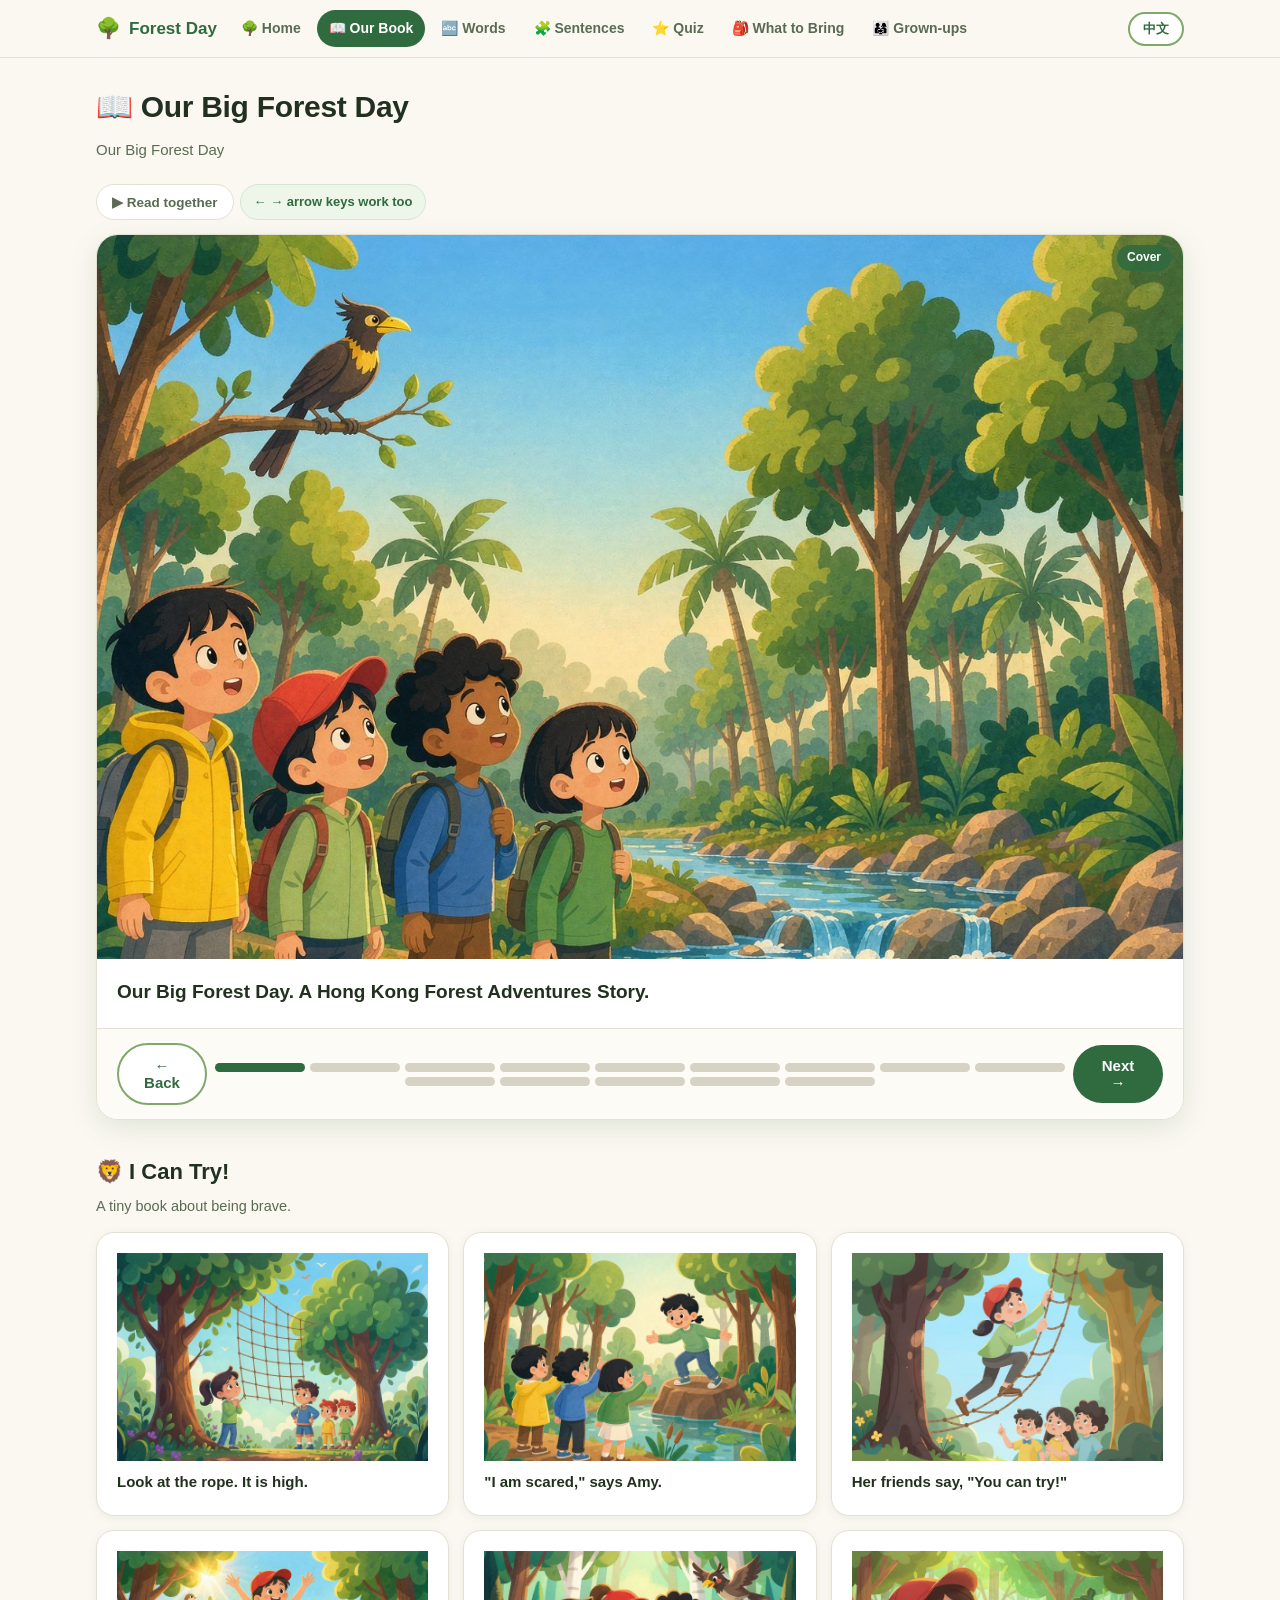
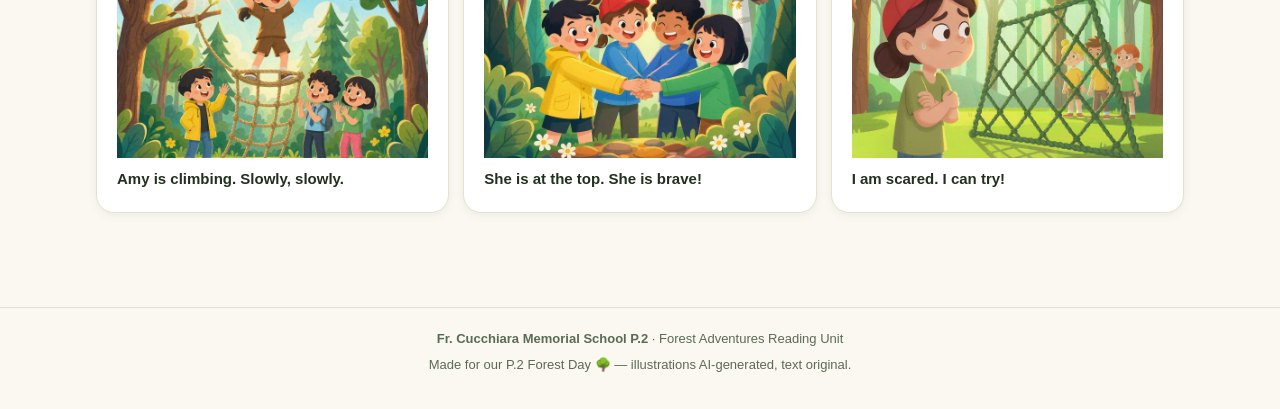
==== book.html @ 1918b8d6 "Add files via upload" ====
<!DOCTYPE html>
<html lang="en">
<head>
<meta charset="UTF-8">
<meta name="viewport" content="width=device-width, initial-scale=1">
<title>Forest Day · Our Book</title>
<link rel="stylesheet" href="assets/css/style.css">
</head>
<body>

<header class="topbar" id="topbar"></header>

<main class="wrap">
  <div class="page-head">
    <h1>📖 Our Big Forest Day</h1>
    <div class="sub">
      Our Big Forest Day
    </div>
  </div>

  <div class="mode-switch">
    <button id="autoBtn">▶ Read together <span class="cn-text">全班朗讀</span></button>
    <span class="chip" style="align-self:center">← → arrow keys work too</span>
  </div>

  <div class="book-stage rise" id="bookStage">
    <div class="book-img-wrap">
      <img class="book-img" id="bookImg" src="" alt="">
      <div class="book-page-no" id="bookPageNo"></div>
    </div>
    <div class="book-text" id="bookText"></div>
    <div class="book-nav">
      <button class="btn btn-ghost" id="prevBtn">← Back</button>
      <div class="dots" id="dots"></div>
      <button class="btn btn-primary" id="nextBtn">Next →</button>
    </div>
  </div>

  <h2 style="margin:34px 0 4px;font-size:22px">🦁 I Can Try! <span class="cn-text" style="font-weight:400;color:var(--ink-2);font-size:14px">迷你讀本 — 我很害怕，我可以試試</span></h2>
  <p style="color:var(--ink-2);font-size:14.5px;margin:0 0 14px">
    A tiny book about being brave.
    <span class="cn-text">一個關於勇敢的小故事。讀到最後一句時，全班一起站起來說三次。</span>
  </p>
  <div class="grid g3" id="tryBox"></div>

</main>

<footer id="footer"></footer>
<script src="assets/js/data.js"></script>
<script src="assets/js/main.js"></script>
<script src="assets/js/book.js"></script>
</body>
</html>
---- assets/css/style.css ----
/* =========================================================
   Forest Day — 主樣式（淺色 · 森林感 · 活潑）
   Mobile-first
   ========================================================= */
:root {
  --bg:        #FBF8F1;
  --card:      #FFFFFF;
  --green:     #2F6B3F;
  --green-2:   #7FA86B;
  --blue:      #4FA3C7;
  --yellow:    #F2B33D;
  --brown:     #A9714B;
  --red:       #D9534F;
  --ink:       #22301F;
  --ink-2:     #5A6B54;
  --line:      #E4E0D3;
  --radius:    18px;
  --shadow:    0 2px 10px rgba(47,107,63,.08);
  --shadow-lg: 0 8px 28px rgba(47,107,63,.13);
}

* { box-sizing: border-box; }
html { scroll-behavior: smooth; }

body {
  margin: 0;
  background: var(--bg);
  color: var(--ink);
  font-family: -apple-system, BlinkMacSystemFont, "PingFang HK", "PingFang TC",
               "Noto Sans TC", "Microsoft JhengHei", "Segoe UI", sans-serif;
  font-size: 16px;
  line-height: 1.65;
}

img { max-width: 100%; display: block; }
a { color: var(--green); }

/* ---------- 中文解釋開關 ---------- */
[data-cn] { display: inline; }
html.cn-on .cn-text { display: inline; }
html:not(.cn-on) .cn-text { display: none; }

/* =========================================================
   Header / Nav
   ========================================================= */
.topbar {
  position: sticky; top: 0; z-index: 50;
  background: rgba(251,248,241,.94);
  backdrop-filter: blur(8px);
  border-bottom: 1px solid var(--line);
}
.topbar-inner {
  max-width: 1120px; margin: 0 auto;
  padding: 10px 16px;
  display: flex; align-items: center; gap: 12px;
}
.brand {
  display: flex; align-items: center; gap: 8px;
  font-weight: 800; font-size: 17px; color: var(--green);
  text-decoration: none; white-space: nowrap;
}
.brand span.leaf { font-size: 20px; }

.nav-links {
  display: flex; gap: 4px; overflow-x: auto;
  flex: 1; scrollbar-width: none;
}
.nav-links::-webkit-scrollbar { display: none; }
.nav-links a {
  padding: 7px 12px; border-radius: 999px;
  text-decoration: none; color: var(--ink-2);
  font-size: 14px; font-weight: 600; white-space: nowrap;
}
.nav-links a.active { background: var(--green); color: #fff; }
.nav-links a:hover { background: #EEF3E8; color: var(--green); }

.cn-toggle {
  flex-shrink: 0;
  border: 2px solid var(--green-2);
  background: #fff; color: var(--green);
  border-radius: 999px; padding: 6px 13px;
  font-size: 13px; font-weight: 700; cursor: pointer;
  transition: .18s;
}
.cn-toggle.on { background: var(--green); color: #fff; }

/* =========================================================
   Layout
   ========================================================= */
.wrap { max-width: 1120px; margin: 0 auto; padding: 24px 16px 64px; }

.page-head { margin-bottom: 22px; }
.page-head h1 { font-size: 30px; margin: 0 0 6px; letter-spacing: -.3px; }
.page-head .sub { color: var(--ink-2); font-size: 15px; }
.page-head .sub .cn-text { display: block; font-size: 14px; margin-top: 2px; }

.card {
  background: var(--card); border-radius: var(--radius);
  box-shadow: var(--shadow); padding: 20px;
  border: 1px solid var(--line);
}
.grid { display: grid; gap: 14px; }
.g2 { grid-template-columns: 1fr; }
.g3 { grid-template-columns: 1fr; }
@media (min-width: 640px) {
  .g2 { grid-template-columns: repeat(2, 1fr); }
  .g3 { grid-template-columns: repeat(3, 1fr); }
}

/* =========================================================
   Hero (index)
   ========================================================= */
.hero {
  background: linear-gradient(160deg, #DFF0E2 0%, #F4F1E4 60%, #FBEFD3 100%);
  border-radius: 26px; padding: 30px 22px; margin-bottom: 26px;
  border: 1px solid #E1EBD9;
  text-align: center;
}
.hero .badge {
  display: inline-block; background: var(--yellow); color: #5A4200;
  font-size: 12px; font-weight: 800; padding: 5px 13px;
  border-radius: 999px; letter-spacing: .5px; margin-bottom: 12px;
}
.hero h1 { font-size: 34px; margin: 0 0 8px; letter-spacing: -.6px; }
.hero p { color: var(--ink-2); margin: 0 auto 18px; max-width: 560px; }
.hero-img {
  border-radius: 20px; overflow: hidden; box-shadow: var(--shadow-lg);
  margin: 0 auto 20px; max-width: 720px;
}

.countdown {
  display: flex; justify-content: center; gap: 10px;
  margin: 18px 0 20px; flex-wrap: wrap;
}
.cd-box {
  background: #fff; border-radius: 14px; padding: 10px 14px;
  box-shadow: var(--shadow); min-width: 64px;
  border: 1px solid var(--line);
}
.cd-box .n { font-size: 26px; font-weight: 800; color: var(--green); line-height: 1.1; }
.cd-box .l { font-size: 11px; color: var(--ink-2); text-transform: uppercase; letter-spacing: .6px; }

.btn-row { display: flex; gap: 10px; justify-content: center; flex-wrap: wrap; }
.btn {
  display: inline-block; padding: 12px 22px; border-radius: 999px;
  font-weight: 700; text-decoration: none; font-size: 15px;
  transition: .16s; border: none; cursor: pointer;
  font-family: inherit;
}
.btn-primary { background: var(--green); color: #fff; }
.btn-primary:hover { background: #264f33; transform: translateY(-1px); }
.btn-blue { background: var(--blue); color: #fff; }
.btn-yellow { background: var(--yellow); color: #4A3400; }
.btn-ghost { background: #fff; color: var(--green); border: 2px solid var(--green-2); }
.btn:hover { transform: translateY(-1px); }

/* =========================================================
   Goal chips / rules
   ========================================================= */
.chip-row { display: flex; flex-wrap: wrap; gap: 8px; margin-top: 10px; }
.chip {
  background: #EEF6EA; color: var(--green);
  border: 1px solid #D5E6D2; border-radius: 999px;
  padding: 6px 13px; font-size: 13px; font-weight: 700;
}
.chip.blue { background: #E6F3F9; color: #2C6C86; border-color: #C9E4F0; }
.chip.yellow { background: #FDF1D6; color: #7A5600; border-color: #F2DEB0; }

.rule-box { border-radius: 14px; padding: 14px 16px; margin-top: 8px; }
.rule-must    { background: #EEF6EA; border-left: 5px solid var(--green); }
.rule-mustnot { background: #FBEDEC; border-left: 5px solid var(--red); }
.rule-box h4 { margin: 0 0 6px; font-size: 14px; }
.rule-must h4 { color: var(--green); }
.rule-mustnot h4 { color: var(--red); }
.rule-box ul { margin: 0; padding-left: 18px; }
.rule-box li { font-size: 14.5px; margin: 3px 0; }

/* =========================================================
   Book reader
   ========================================================= */
.book-stage {
  background: var(--card); border-radius: 22px; overflow: hidden;
  box-shadow: var(--shadow-lg); border: 1px solid var(--line);
}
.book-img-wrap { position: relative; background: #F0EDE2; }
.book-img { width: 100%; height: auto; }
.book-page-no {
  position: absolute; top: 10px; right: 12px;
  background: rgba(47,107,63,.86); color: #fff;
  font-size: 12px; font-weight: 700; padding: 3px 10px; border-radius: 999px;
}
.book-text {
  padding: 18px 20px 22px; font-size: 19px; line-height: 1.55;
}
.book-text .en-line { font-weight: 600; }
.book-cn {
  display: block; margin-top: 8px; font-size: 15px; color: var(--ink-2);
  font-weight: 400;
}
html.cn-on .book-cn { display: block; }
html:not(.cn-on) .book-cn { display: none; }
/* 詩頁（In the forest — by P.2） */
.poem-en { line-height: 1.9; font-weight: 600; }
.poem-cn { line-height: 1.9; }
.book-nav {
  display: flex; align-items: center; justify-content: space-between;
  gap: 8px; padding: 14px 20px; border-top: 1px solid var(--line);
  background: #FCFBF6;
}
.book-nav button { min-width: 90px; }
.dots { display: flex; gap: 5px; flex-wrap: wrap; justify-content: center; }
.dots button {
  width: 9px; height: 9px; padding: 0; border-radius: 999px;
  border: none; background: #D6D2C4; cursor: pointer;
}
.dots button.on { background: var(--green); width: 22px; }

.mode-switch {
  display: flex; gap: 6px; margin-bottom: 14px; flex-wrap: wrap;
}
.mode-switch button {
  padding: 8px 15px; border-radius: 999px; border: 1.5px solid var(--line);
  background: #fff; font-weight: 700; font-size: 13.5px; cursor: pointer;
  color: var(--ink-2);
}
.mode-switch button.on { background: var(--green); border-color: var(--green); color: #fff; }

/* =========================================================
   Words — flip cards
   ========================================================= */
.tabs { display: flex; gap: 6px; flex-wrap: wrap; margin-bottom: 18px; }
.tabs button {
  padding: 9px 16px; border-radius: 999px; border: 1.5px solid var(--line);
  background: #fff; cursor: pointer; font-weight: 700; font-size: 13.5px;
  color: var(--ink-2); font-family: inherit;
}
.tabs button.on { background: var(--green); color: #fff; border-color: var(--green); }

.flip-grid { display: grid; gap: 14px; grid-template-columns: 1fr; }
@media (min-width: 560px) { .flip-grid { grid-template-columns: repeat(2, 1fr); } }
@media (min-width: 860px) { .flip-grid { grid-template-columns: repeat(3, 1fr); } }

.flip { perspective: 1200px; height: 168px; cursor: pointer; }
.flip-inner {
  position: relative; width: 100%; height: 100%;
  transition: transform .5s; transform-style: preserve-3d;
}
.flip.flipped .flip-inner { transform: rotateY(180deg); }
.flip-face {
  position: absolute; inset: 0; backface-visibility: hidden;
  border-radius: var(--radius); box-shadow: var(--shadow);
  display: flex; flex-direction: column; align-items: center; justify-content: center;
  padding: 14px; text-align: center; border: 1px solid var(--line);
}
.flip-front { background: #fff; }
.flip-front .ic { font-size: 40px; line-height: 1; margin-bottom: 8px; }
.flip-front .w { font-size: 19px; font-weight: 800; color: var(--green); }
.flip-front .pos { font-size: 11.5px; color: var(--ink-2); margin-top: 3px; }
.flip-back { background: var(--green); color: #fff; transform: rotateY(180deg); }
.flip-back .cn-w { font-size: 22px; font-weight: 800; }
.flip-back .sent { font-size: 12.5px; margin-top: 6px; opacity: .92; }

/* =========================================================
   Sentences — drag & drop
   ========================================================= */
/* 三行字卡：Who / is-am-are / verb-ing */
.tile-bank { display: flex; flex-direction: column; gap: 10px; margin: 12px 0 6px; }
.tile-row {
  display: flex; align-items: center; gap: 12px; flex-wrap: wrap;
  padding: 10px 12px; border-radius: 14px; background: #FAF8F2;
  border: 1px solid #EDE7D8;
}
.row-label {
  flex: 0 0 92px; font-size: 13px; font-weight: 800; letter-spacing: .3px;
  color: var(--ink-2); text-transform: uppercase;
}
.tile-row .word-pool { margin: 0; flex: 1 1 220px; }
.tile.used { display: none; }
.tile:hover { transform: translateY(-1px); }
.slot.pop { animation: pop .18s ease; }
@keyframes pop { from { transform: scale(.86); } to { transform: scale(1); } }
.word-pool { display: flex; flex-wrap: wrap; gap: 8px; margin: 14px 0; }
.tile {
  padding: 10px 15px; border-radius: 12px; font-weight: 700; font-size: 15px;
  cursor: grab; user-select: none; border: 2px solid transparent;
  box-shadow: var(--shadow);
}
.tile.subj { background: #E6F3F9; color: #2C6C86; }
.tile.be   { background: #FDF1D6; color: #7A5600; }
.tile.verb { background: #EEF6EA; color: var(--green); }
.tile.dragging { opacity: .5; cursor: grabbing; }
.slot-row {
  display: flex; flex-wrap: wrap; gap: 8px; align-items: center;
  min-height: 56px; padding: 10px; background: #F6F3EA;
  border-radius: 14px; border: 2px dashed #D8D2BF;
}
.slot-row.over { border-color: var(--green-2); background: #EFF6EA; }
.slot {
  min-width: 78px; min-height: 40px; border-radius: 11px;
  background: #fff; border: 2px dashed #D8D2BF;
  display: flex; align-items: center; justify-content: center;
  font-size: 14px; color: #C0BAa8; font-weight: 700;
}
.slot.filled { border-style: solid; border-color: var(--green-2); color: var(--ink); }
.fb { margin-top: 12px; padding: 11px 14px; border-radius: 12px; font-weight: 700; font-size: 14.5px; }
.fb.ok   { background: #EEF6EA; color: var(--green); }
.fb.bad  { background: #FBEDEC; color: var(--red); }

.buckets { display: grid; gap: 14px; grid-template-columns: 1fr; }
@media (min-width: 640px) { .buckets { grid-template-columns: repeat(2,1fr); } }
.bucket {
  border-radius: var(--radius); padding: 16px; min-height: 170px;
  border: 2px dashed #D8D2BF; background: #F6F3EA;
}
.bucket.over { border-color: var(--green-2); }
.bucket h4 { margin: 0 0 10px; font-size: 15px; }
.bucket.must h4 { color: var(--green); }
.bucket.mustnot h4 { color: var(--red); }
.bucket .drop-zone { display: flex; flex-direction: column; gap: 7px; }

/* =========================================================
   Quiz
   ========================================================= */
.quiz-q { margin-bottom: 20px; }
.quiz-q .qimg {
  border-radius: 14px; overflow: hidden; margin-bottom: 10px;
  max-width: 380px; box-shadow: var(--shadow);
}
.quiz-q h4 { font-size: 17px; margin: 0 0 10px; }
.opt {
  display: block; width: 100%; text-align: left; padding: 11px 15px;
  border-radius: 12px; border: 2px solid var(--line); background: #fff;
  margin-bottom: 7px; cursor: pointer; font-size: 15px; font-weight: 600;
  font-family: inherit; color: var(--ink); transition: .14s;
}
.opt:hover { border-color: var(--green-2); background: #F4F9F1; }
.opt.sel-right { border-color: var(--green); background: #EAF5E6; color: var(--green); }
.opt.sel-wrong { border-color: var(--red); background: #FBEDEC; color: var(--red); }
.opt:disabled { cursor: default; opacity: .72; }

.cert {
  background: linear-gradient(150deg,#FFFDF6,#F6F1E0);
  border: 3px solid var(--yellow); border-radius: 22px;
  padding: 28px 22px; text-align: center; margin-top: 22px;
}
.cert h3 { margin: 0 0 6px; font-size: 24px; color: var(--green); }
.cert .name-input {
  font-size: 20px; font-weight: 800; text-align: center;
  border: none; border-bottom: 2px dashed var(--yellow);
  background: transparent; padding: 6px 12px; margin: 12px auto 4px;
  width: min(320px, 90%); font-family: inherit; color: var(--ink);
}
.cert .medal { font-size: 52px; margin: 6px 0; }
.cert p { color: var(--ink-2); font-size: 13.5px; }

.score-bar { font-size: 18px; font-weight: 800; color: var(--green); margin: 16px 0; }

/* =========================================================
   Bring list
   ========================================================= */
.bring-item {
  display: flex; align-items: center; gap: 12px;
  background: #fff; border: 1px solid var(--line); border-radius: 14px;
  padding: 13px 15px; box-shadow: var(--shadow);
}
.bring-item input[type=checkbox] {
  width: 22px; height: 22px; accent-color: var(--green); cursor: pointer;
  flex-shrink: 0;
}
.bring-item .ic { font-size: 24px; }
.bring-item .tx { flex: 1; }
.bring-item .en { font-weight: 700; font-size: 15px; }
.bring-item .cn { font-size: 13px; color: var(--ink-2); margin-top: 1px; }
.bring-item.done .en { text-decoration: line-through; color: var(--ink-2); }

/* =========================================================
   Parents / tables
   ========================================================= */
.table-wrap { overflow-x: auto; }
table { width: 100%; border-collapse: collapse; font-size: 14.5px; }
th, td { padding: 9px 11px; border-bottom: 1px solid var(--line); text-align: left; vertical-align: top; }
th { background: #F1EFE6; font-weight: 800; color: var(--ink); }
td .cn { color: var(--ink-2); font-size: 13px; }

.book-card h4 { margin: 0 0 4px; font-size: 16.5px; }
.book-card .au { color: var(--ink-2); font-size: 13.5px; margin-bottom: 8px; }
.book-card .why { font-size: 14px; }
.book-tag {
  display: inline-block; font-size: 11.5px; font-weight: 800;
  padding: 3px 10px; border-radius: 999px; margin-top: 9px;
  background: #FDF1D6; color: #7A5600;
}
.book-tag.used { background: #E6F3F9; color: #2C6C86; }

.notice {
  background: #FDF1D6; border-left: 4px solid var(--yellow);
  padding: 12px 15px; border-radius: 10px; font-size: 14px; margin: 14px 0;
}
.notice.warn { background: #FBEDEC; border-left-color: var(--red); }

footer {
  border-top: 1px solid var(--line); padding: 20px 16px 34px;
  text-align: center; color: var(--ink-2); font-size: 13px;
  margin-top: 30px;
}

/* reveal animation */
@keyframes rise { from { opacity:0; transform: translateY(10px);} to {opacity:1; transform:none;} }
.rise { animation: rise .45s ease both; }
.rise-1 { animation-delay: .05s; } .rise-2 { animation-delay: .12s; }
.rise-3 { animation-delay: .19s; } .rise-4 { animation-delay: .26s; }
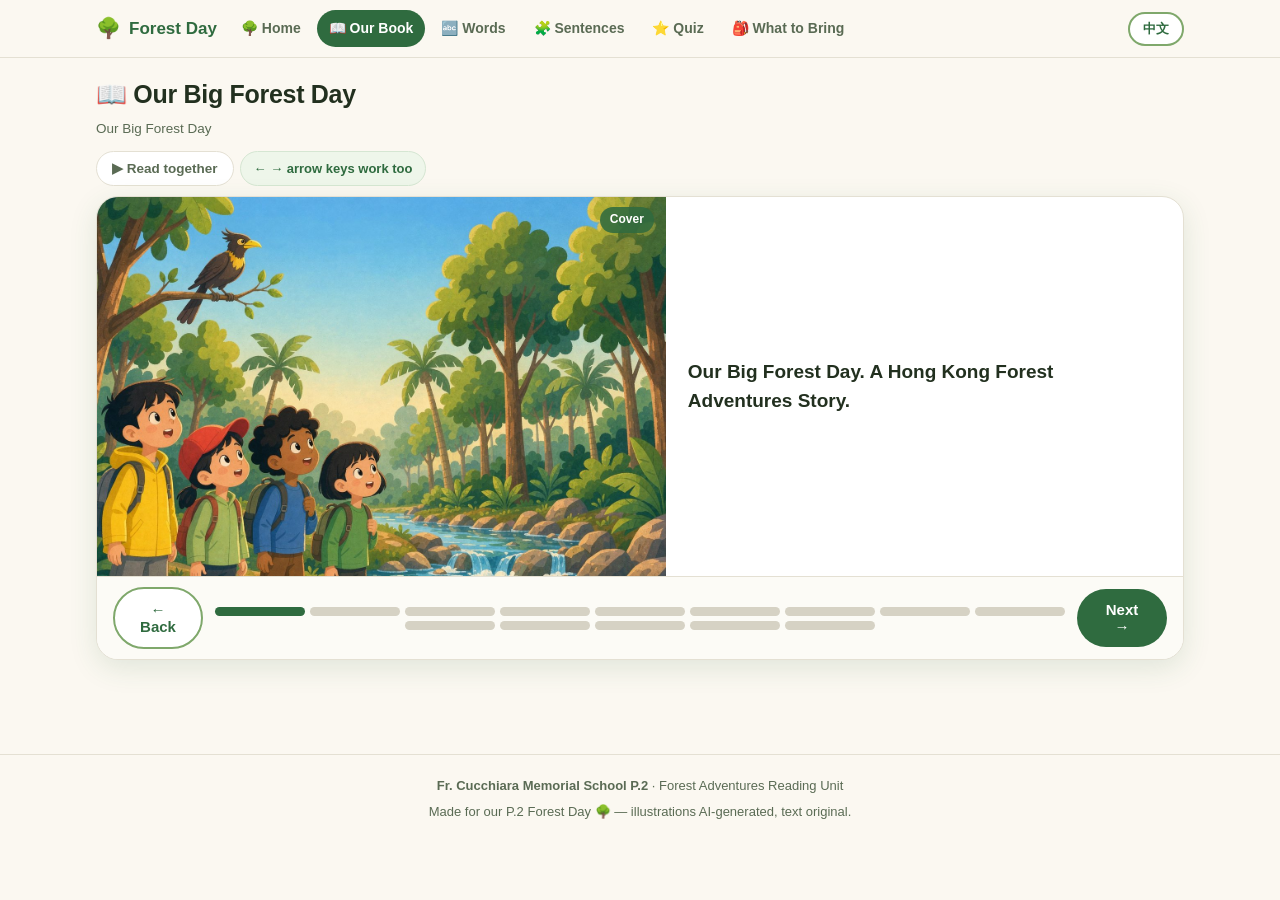
==== commit c8c0936c: "Add files via upload" ====
--- a/book.html
+++ b/book.html
@@ -6,7 +6,7 @@
 <title>Forest Day · Our Book</title>
 <link rel="stylesheet" href="assets/css/style.css">
 </head>
-<body>
+<body class="page-book">
 
 <header class="topbar" id="topbar"></header>
 
@@ -36,12 +36,14 @@
     </div>
   </div>
 
+  <!-- ★ 暫時隱藏《I Can Try!》迷你讀本區（老師說暫時不需要，需要時把這段註解拿掉即可）
   <h2 style="margin:34px 0 4px;font-size:22px">🦁 I Can Try! <span class="cn-text" style="font-weight:400;color:var(--ink-2);font-size:14px">迷你讀本 — 我很害怕，我可以試試</span></h2>
   <p style="color:var(--ink-2);font-size:14.5px;margin:0 0 14px">
     A tiny book about being brave.
     <span class="cn-text">一個關於勇敢的小故事。讀到最後一句時，全班一起站起來說三次。</span>
   </p>
   <div class="grid g3" id="tryBox"></div>
+  -->
 
 </main>
 
--- a/assets/css/style.css
+++ b/assets/css/style.css
@@ -181,17 +181,17 @@
 .book-stage {
   background: var(--card); border-radius: 22px; overflow: hidden;
   box-shadow: var(--shadow-lg); border: 1px solid var(--line);
-}
-.book-img-wrap { position: relative; background: #F0EDE2; }
-.book-img { width: 100%; height: auto; }
+  /* 收窄寬度 = 圖片變矮，整塊更容易塞進一屏 */
+  max-width: 880px; margin-left: auto; margin-right: auto;
+}
+.book-img-wrap { position: relative; background: #F0EDE2; display: flex; align-items: center; justify-content: center; }
+.book-img { width: 100%; height: auto; max-height: 40vh; object-fit: contain; display: block; }
 .book-page-no {
   position: absolute; top: 10px; right: 12px;
   background: rgba(47,107,63,.86); color: #fff;
   font-size: 12px; font-weight: 700; padding: 3px 10px; border-radius: 999px;
 }
-.book-text {
-  padding: 18px 20px 22px; font-size: 19px; line-height: 1.55;
-}
+.book-text { padding: 14px 20px 16px; font-size: 18px; line-height: 1.5; }
 .book-text .en-line { font-weight: 600; }
 .book-cn {
   display: block; margin-top: 8px; font-size: 15px; color: var(--ink-2);
@@ -200,11 +200,11 @@
 html.cn-on .book-cn { display: block; }
 html:not(.cn-on) .book-cn { display: none; }
 /* 詩頁（In the forest — by P.2） */
-.poem-en { line-height: 1.9; font-weight: 600; }
-.poem-cn { line-height: 1.9; }
+.poem-en { line-height: 1.55; font-weight: 600; }
+.poem-cn { line-height: 1.55; }
 .book-nav {
   display: flex; align-items: center; justify-content: space-between;
-  gap: 8px; padding: 14px 20px; border-top: 1px solid var(--line);
+  gap: 8px; padding: 10px 16px; border-top: 1px solid var(--line);
   background: #FCFBF6;
 }
 .book-nav button { min-width: 90px; }
@@ -214,6 +214,70 @@
   border: none; background: #D6D2C4; cursor: pointer;
 }
 .dots button.on { background: var(--green); width: 22px; }
+
+/* --- 書頁壓縮：標題與按鈕列也收緊，讓整塊更矮 --- */
+.page-book .page-head { margin-bottom: 10px; }
+.page-book .page-head h1 { font-size: 25px; margin-bottom: 3px; }
+.page-book .page-head .sub { font-size: 13.5px; }
+.page-book .mode-switch { margin-bottom: 10px; }
+.page-book .wrap { padding-top: 16px; }
+
+/* --- 橫屏寬螢幕：圖左、文字右，翻頁按鈕跨底，整塊塞進一屏 --- */
+@media (min-width: 900px) and (orientation: landscape) {
+  .book-stage {
+    max-width: none;
+    display: grid;
+    grid-template-columns: minmax(0, 1.1fr) minmax(0, 1fr);
+    align-items: stretch;
+  }
+  .book-img-wrap { height: 100%; }
+  .book-img { max-height: min(52vh, 460px); }
+  .book-text {
+    display: flex; flex-direction: column; justify-content: center;
+    padding: 18px 22px; font-size: 19px;
+  }
+  .book-nav { grid-column: 1 / -1; }
+}
+
+/* --- 詩頁 + 中文開啟：英文、中文各佔一欄，20 行變 10 行高 --- */
+@media (min-width: 900px) and (orientation: landscape) {
+  /* 詩頁文字多，右欄給寬一點 */
+  .book-stage.is-poem { grid-template-columns: minmax(0, 1fr) minmax(0, 1.35fr); }
+  html.cn-on .book-text.is-poem {
+    display: grid; grid-template-columns: 1fr 1fr; gap: 18px; align-items: start;
+    padding: 16px 20px;
+  }
+  html.cn-on .book-text.is-poem .en-line,
+  html.cn-on .book-text.is-poem .book-cn { display: block; margin-top: 0; }
+  html.cn-on .book-text.is-poem .poem-en { font-size: 16px; }
+  html.cn-on .book-text.is-poem .poem-cn { font-size: 14px; }
+}
+
+/* --- 很矮的橫屏（如 1024x600 投影）再收一檔 --- */
+@media (orientation: landscape) and (max-height: 700px) {
+  .page-book .wrap { padding-top: 10px; }
+  .page-book .page-head { margin-bottom: 6px; }
+  .page-book .page-head h1 { font-size: 21px; }
+  .page-book .page-head .sub { display: none; }
+  .page-book .mode-switch { margin-bottom: 6px; }
+  .book-img { max-height: min(42vh, 320px); }
+  .book-text { padding: 10px 18px 12px; font-size: 17px; }
+  .book-nav { padding: 8px 14px; }
+}
+
+/* --- 窄螢幕（手機直屏）：詩頁行距收緊，圓點改為可橫向捲動的單行 --- */
+@media (max-width: 640px) {
+  .poem-en, .poem-cn { line-height: 1.45; }
+  .book-text { font-size: 17px; }
+  .book-nav { flex-wrap: wrap; row-gap: 8px; padding: 10px 14px; }
+  .book-nav button { min-width: 0; flex: 1 1 40%; }
+  .dots {
+    order: 3; flex: 1 1 100%; flex-wrap: nowrap; overflow-x: auto;
+    justify-content: flex-start; scrollbar-width: none;
+  }
+  .dots::-webkit-scrollbar { display: none; }
+  .dots button { flex: 0 0 auto; }
+}
 
 .mode-switch {
   display: flex; gap: 6px; margin-bottom: 14px; flex-wrap: wrap;
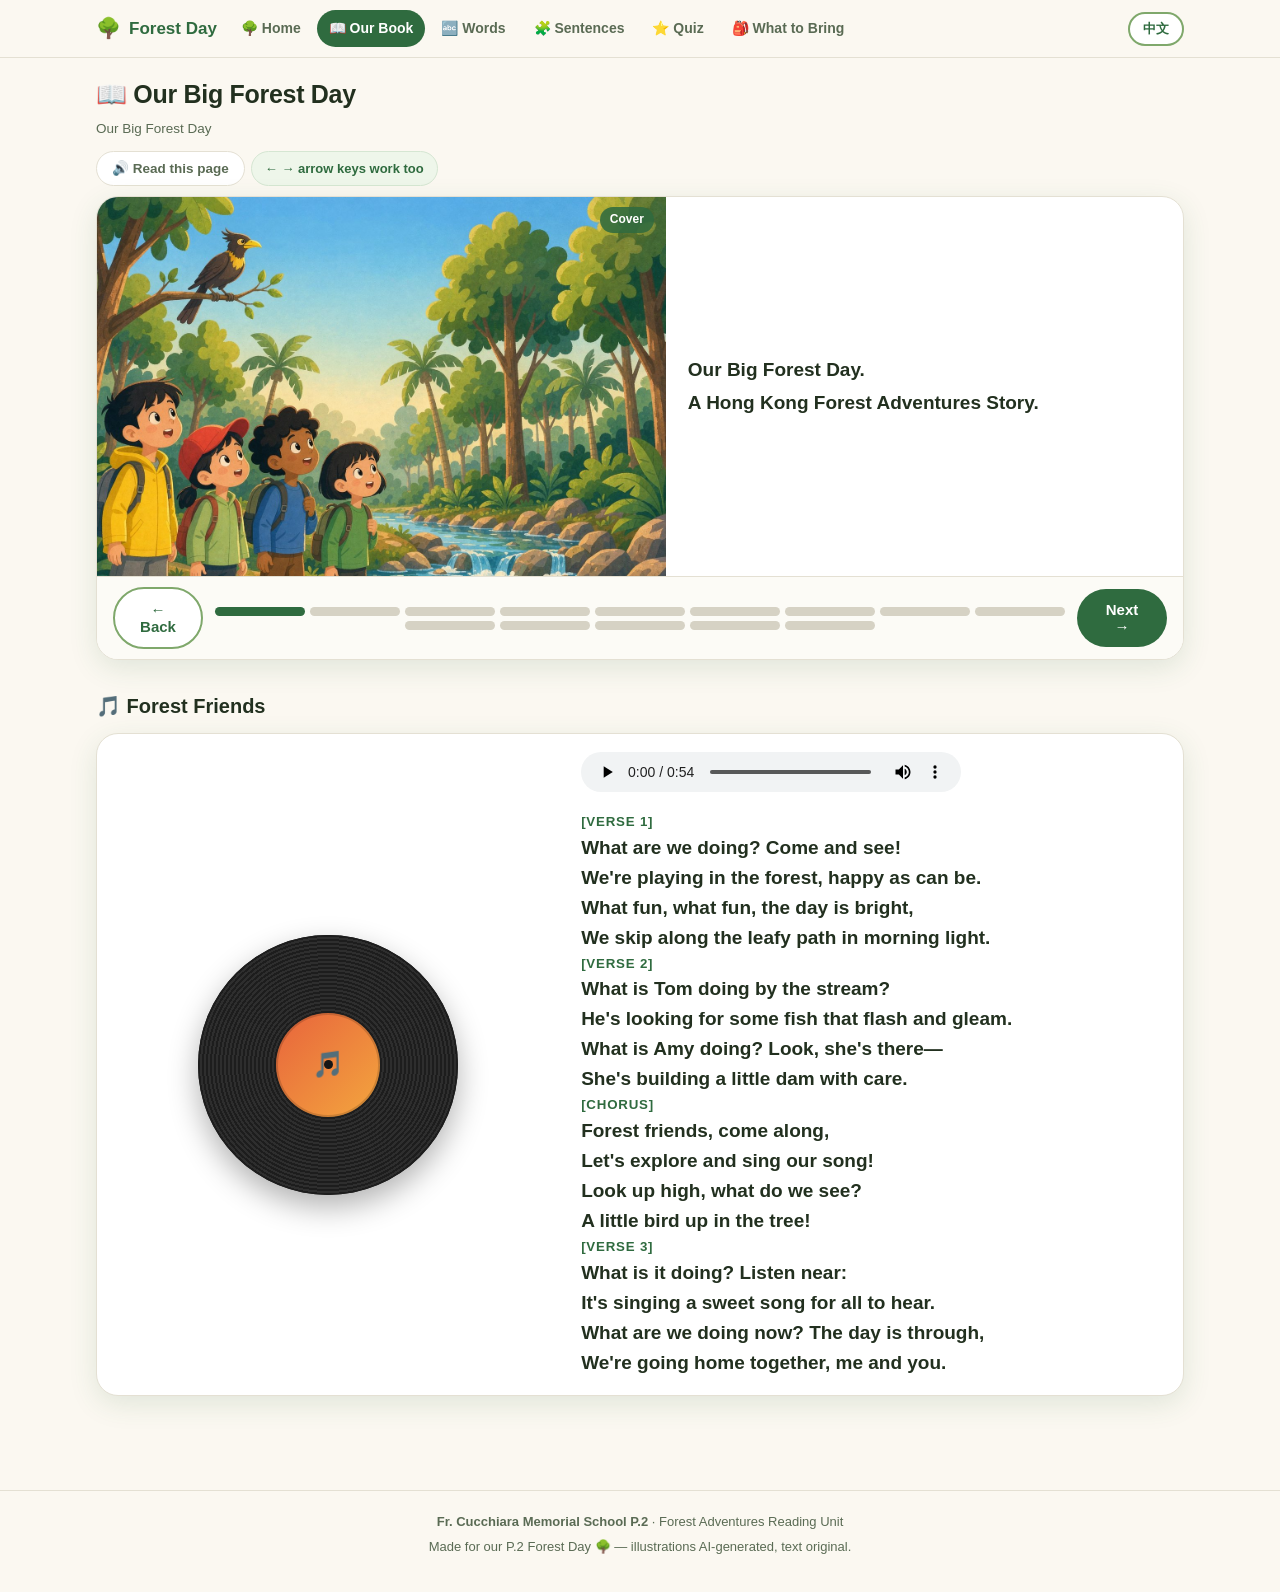
==== commit b29f281b: "Add files via upload" ====
--- a/book.html
+++ b/book.html
@@ -19,13 +19,18 @@
   </div>
 
   <div class="mode-switch">
-    <button id="autoBtn">▶ Read together <span class="cn-text">全班朗讀</span></button>
+    <button id="autoBtn">🔊 Read this page <span class="cn-text">朗讀本頁</span></button>
     <span class="chip" style="align-self:center">← → arrow keys work too</span>
   </div>
 
   <div class="book-stage rise" id="bookStage">
     <div class="book-img-wrap">
       <img class="book-img" id="bookImg" src="" alt="">
+      <div class="vinyl" id="vinyl" aria-hidden="true">
+        <div class="vinyl-disc">
+          <div class="vinyl-label"><span>🎵</span></div>
+        </div>
+      </div>
       <div class="book-page-no" id="bookPageNo"></div>
     </div>
     <div class="book-text" id="bookText"></div>
@@ -34,6 +39,19 @@
       <div class="dots" id="dots"></div>
       <button class="btn btn-primary" id="nextBtn">Next →</button>
     </div>
+  </div>
+
+  <!-- ★ 歌曲區：與第 13 頁同一塊（唱片 + 播放器 + 歌詞），固定顯示在繪本下方 -->
+  <h2 style="margin:30px 0 10px;font-size:20px">🎵 Forest Friends <span class="cn-text" style="font-weight:400;color:var(--ink-2);font-size:14px">主題曲</span></h2>
+  <div class="song-block" id="songBlock">
+    <div class="song-block-img">
+      <div class="vinyl" aria-hidden="true">
+        <div class="vinyl-disc">
+          <div class="vinyl-label"><span>🎵</span></div>
+        </div>
+      </div>
+    </div>
+    <div class="book-text is-poem" id="songText"></div>
   </div>
 
   <!-- ★ 暫時隱藏《I Can Try!》迷你讀本區（老師說暫時不需要，需要時把這段註解拿掉即可）
--- a/assets/css/style.css
+++ b/assets/css/style.css
@@ -39,6 +39,9 @@
 [data-cn] { display: inline; }
 html.cn-on .cn-text { display: inline; }
 html:not(.cn-on) .cn-text { display: none; }
+/* 導覽列：英文永遠在；開中文時在後面接中文（只出現一次 emoji） */
+html:not(.cn-on) .nav-links .cn-text { display: none; }
+.nav-links a .cn-text { margin-left: 5px; font-weight: 500; }
 
 /* =========================================================
    Header / Nav
@@ -139,6 +142,8 @@
 }
 .cd-box .n { font-size: 26px; font-weight: 800; color: var(--green); line-height: 1.1; }
 .cd-box .l { font-size: 11px; color: var(--ink-2); text-transform: uppercase; letter-spacing: .6px; }
+.cd-box.cd-today { padding: 14px 26px; }
+.cd-box.cd-today .today-msg { font-size: 24px; font-weight: 800; color: var(--green); white-space: nowrap; }
 
 .btn-row { display: flex; gap: 10px; justify-content: center; flex-wrap: wrap; }
 .btn {
@@ -191,8 +196,65 @@
   background: rgba(47,107,63,.86); color: #fff;
   font-size: 12px; font-weight: 700; padding: 3px 10px; border-radius: 999px;
 }
+
+/* =========================================================
+   詩頁（第 13 頁）：左邊轉動唱片 + 右邊原生音樂播放器
+   ========================================================= */
+.vinyl { display: none; }
+.book-stage.is-poem .book-img { display: none; }
+.book-stage.is-poem .vinyl {
+  display: flex; align-items: center; justify-content: center;
+  width: min(72%, 300px); aspect-ratio: 1 / 1; border-radius: 50%;
+  background: radial-gradient(circle at center, #2b2b2b 0 32%, #161616 32% 100%);
+  box-shadow: 0 12px 30px rgba(0,0,0,.30);
+}
+.vinyl-disc {
+  width: 100%; height: 100%; border-radius: 50%;
+  background:
+    repeating-radial-gradient(circle at center, #1d1d1d 0 2px, #2e2e2e 2px 4px);
+  display: flex; align-items: center; justify-content: center;
+  animation: vinyl-spin 5s linear infinite;
+  animation-play-state: paused;
+}
+.book-stage.song-playing .vinyl-disc { animation-play-state: running; }
+.vinyl-label {
+  width: 40%; aspect-ratio: 1 / 1; border-radius: 50%;
+  background: linear-gradient(135deg, #e8643c, #f3a63e);
+  display: flex; align-items: center; justify-content: center;
+  color: #fff; font-size: 26px;
+  box-shadow: inset 0 0 0 2px rgba(0,0,0,.15);
+  position: relative;
+}
+.vinyl-label::after {
+  content: ""; position: absolute; width: 9px; height: 9px;
+  border-radius: 50%; background: #161616;
+}
+@keyframes vinyl-spin { from { transform: rotate(0); } to { transform: rotate(360deg); } }
+
+/* 右邊：原生音樂播放器（瀏覽器預設控制列） */
+.song-player { margin-bottom: 12px; }
+.song-player audio { width: 100%; max-width: 380px; height: 40px; }
+/* 歌詞段落標題（[Verse 1] / [Chorus] / [第一段] …） */
+.book-text .verse-label {
+  display: block; margin-top: 12px;
+  font-size: .7em; font-weight: 800; letter-spacing: .06em;
+  color: var(--green); text-transform: uppercase;
+}
+.book-text .verse-label:first-child { margin-top: 0; }
 .book-text { padding: 14px 20px 16px; font-size: 18px; line-height: 1.5; }
-.book-text .en-line { font-weight: 600; }
+.book-text .en-line { font-weight: 600; display: block; }
+/* ★ 每一句話獨立一行 */
+.book-text .sen { display: block; }
+.book-text .en-line .sen + .sen { margin-top: 5px; }
+.book-text .book-cn .sen + .sen { margin-top: 3px; }
+/* ★ 句子獨立成行後：詩頁與規則頁只收句距，不縮字、不縮圖
+     （縮小只留給矮螢幕／手機／開中文時，見下方 media，正常大螢幕維持大字大圖） */
+.book-text.is-poem .poem-en { line-height: 1.42; }
+.book-text.is-poem .poem-cn { line-height: 1.42; }
+.book-text.is-poem .en-line .sen + .sen { margin-top: 3px; }
+.book-text.is-poem .book-cn .sen + .sen { margin-top: 2px; }
+.book-text.is-rules .en-line .sen + .sen { margin-top: 3px; }
+.book-text.is-rules .book-cn .sen + .sen { margin-top: 2px; }
 .book-cn {
   display: block; margin-top: 8px; font-size: 15px; color: var(--ink-2);
   font-weight: 400;
@@ -232,6 +294,8 @@
   }
   .book-img-wrap { height: 100%; }
   .book-img { max-height: min(52vh, 460px); }
+  /* 文字比圖高時，圖的上下留白改用卡片底色，不要出現米色帶 */
+  .book-img-wrap { background: transparent; }
   .book-text {
     display: flex; flex-direction: column; justify-content: center;
     padding: 18px 22px; font-size: 19px;
@@ -251,6 +315,46 @@
   html.cn-on .book-text.is-poem .book-cn { display: block; margin-top: 0; }
   html.cn-on .book-text.is-poem .poem-en { font-size: 16px; }
   html.cn-on .book-text.is-poem .poem-cn { font-size: 14px; }
+}
+
+/* --- 直立平板（如 iPad 768x1024）：詩頁與規則頁句子多，圖要縮才不會超出一屏 --- */
+@media (min-width: 700px) and (orientation: portrait) {
+  .book-stage.is-poem .book-img,
+  .book-stage.is-rules .book-img { max-height: 30vh; }
+  html.cn-on .book-stage.is-poem .book-img,
+  html.cn-on .book-stage.is-rules .book-img { max-height: 26vh; }
+  html.cn-on .book-text.is-rules { font-size: 15px; line-height: 1.3; }
+  html.cn-on .book-text.is-rules .book-cn { font-size: 13px; line-height: 1.22; }
+  html.cn-on .book-text.is-rules .en-line .sen + .sen { margin-top: 2px; }
+}
+
+/* --- 句子分行後：詩頁直立平板也開雙欄；手機再收一檔 --- */
+@media (min-width: 700px) {
+  html.cn-on .book-text.is-poem {
+    display: grid; grid-template-columns: 1fr 1fr; gap: 16px; align-items: start;
+  }
+  html.cn-on .book-text.is-poem .en-line,
+  html.cn-on .book-text.is-poem .book-cn { display: block; margin-top: 0; }
+}
+@media (max-width: 699px) {
+  .book-stage.is-poem .book-img { max-height: 26vh; }
+  .book-text.is-poem .poem-en { font-size: 14.5px; line-height: 1.32; }
+  .book-text.is-poem .poem-cn { font-size: 13px; line-height: 1.3; }
+  .book-stage.is-rules .book-img { max-height: 30vh; }
+  .book-text.is-rules { font-size: 15px; }
+  /* 開中文時詩頁／規則頁行數翻倍，手機上再壓一檔 */
+  html.cn-on .book-stage.is-rules .book-img { max-height: 22vh; }
+  /* 詩頁 12 句中 + 英，手機開中文時改雙欄，才不會擠出螢幕 */
+  html.cn-on .book-text.is-poem {
+    display: grid; grid-template-columns: 1fr 1fr; gap: 10px; align-items: start;
+  }
+  html.cn-on .book-text.is-poem .en-line,
+  html.cn-on .book-text.is-poem .book-cn { display: block; margin-top: 0; }
+  html.cn-on .book-text.is-poem .poem-en { font-size: 12px; line-height: 1.22; }
+  html.cn-on .book-text.is-poem .poem-cn { font-size: 11.5px; line-height: 1.2; }
+  html.cn-on .book-text.is-rules { font-size: 13.5px; line-height: 1.25; }
+  html.cn-on .book-text.is-rules .book-cn { font-size: 12.5px; line-height: 1.2; }
+  html.cn-on .book-text { padding: 10px 14px 12px; }
 }
 
 /* --- 很矮的橫屏（如 1024x600 投影）再收一檔 --- */
@@ -263,6 +367,18 @@
   .book-img { max-height: min(42vh, 320px); }
   .book-text { padding: 10px 18px 12px; font-size: 17px; }
   .book-nav { padding: 8px 14px; }
+  /* 只有矮螢幕才壓詩頁／規則頁（句子最多那兩頁） */
+  .book-stage.is-poem .book-img { max-height: 32vh; }
+  .book-text.is-poem .poem-en { font-size: 15px; line-height: 1.3; }
+  .book-text.is-poem .poem-cn { font-size: 13px; line-height: 1.28; }
+  html.cn-on .book-stage.is-poem .book-img,
+  html.cn-on .book-stage.is-rules .book-img { max-height: 26vh; }
+  html.cn-on .book-text.is-poem .poem-en { font-size: 14px; }
+  html.cn-on .book-text.is-poem .poem-cn { font-size: 12px; }
+  html.cn-on .book-text.is-rules { font-size: 14.5px; line-height: 1.26; }
+  html.cn-on .book-text.is-rules .book-cn { font-size: 12.5px; line-height: 1.2; }
+  html.cn-on .book-text.is-rules .en-line .sen + .sen { margin-top: 1px; }
+  html.cn-on .book-text.is-rules .book-cn .sen + .sen { margin-top: 0; }
 }
 
 /* --- 窄螢幕（手機直屏）：詩頁行距收緊，圓點改為可橫向捲動的單行 --- */
@@ -317,7 +433,8 @@
   padding: 14px; text-align: center; border: 1px solid var(--line);
 }
 .flip-front { background: #fff; }
-.flip-front .ic { font-size: 40px; line-height: 1; margin-bottom: 8px; }
+.flip-front .ic { width: 88px; height: 88px; margin-bottom: 8px; display: flex; align-items: center; justify-content: center; font-size: 40px; line-height: 1; }
+.flip-front .ic img { width: 100%; height: 100%; object-fit: contain; display: block; }
 .flip-front .w { font-size: 19px; font-weight: 800; color: var(--green); }
 .flip-front .pos { font-size: 11.5px; color: var(--ink-2); margin-top: 3px; }
 .flip-back { background: var(--green); color: #fff; transform: rotateY(180deg); }
@@ -347,8 +464,14 @@
 .tile {
   padding: 10px 15px; border-radius: 12px; font-weight: 700; font-size: 15px;
   cursor: grab; user-select: none; border: 2px solid transparent;
-  box-shadow: var(--shadow);
-}
+  box-shadow: var(--shadow); touch-action: manipulation;
+}
+/* 點選（手機／電腦皆可用）：選取後再點空格或桶 */
+.tile.picked {
+  border-color: var(--green-2); transform: translateY(-2px);
+  box-shadow: 0 0 0 4px rgba(120,168,72,.18), var(--shadow);
+}
+.tile.done { cursor: default; }
 .tile.subj { background: #E6F3F9; color: #2C6C86; }
 .tile.be   { background: #FDF1D6; color: #7A5600; }
 .tile.verb { background: #EEF6EA; color: var(--green); }
@@ -358,13 +481,34 @@
   min-height: 56px; padding: 10px; background: #F6F3EA;
   border-radius: 14px; border: 2px dashed #D8D2BF;
 }
-.slot-row.over { border-color: var(--green-2); background: #EFF6EA; }
+/* 手機：標題移到字卡上方、字卡縮小，讓三行字卡＋空格能在同一屏 */
+@media (max-width: 700px) {
+  .tile-bank { gap: 8px; }
+  .tile-row {
+    flex-direction: column; align-items: stretch; gap: 6px;
+    padding: 8px 10px;
+  }
+  .row-label { flex: none; font-size: 11.5px; }
+  /* 直行時 flex-basis 220px 會變成高度，這裡改回自動 */
+  .tile-row .word-pool { flex: 0 0 auto; gap: 6px; }
+  .tile { padding: 8px 12px; font-size: 14px; }
+  .slot-row {
+    position: sticky; bottom: 0; z-index: 6;
+    box-shadow: 0 -8px 18px rgba(0, 0, 0, .07);
+  }
+}
+.slot-row.over,
+.slot-row.choosing { border-color: var(--green-2); background: #EFF6EA; }
 .slot {
   min-width: 78px; min-height: 40px; border-radius: 11px;
   background: #fff; border: 2px dashed #D8D2BF;
   display: flex; align-items: center; justify-content: center;
   font-size: 14px; color: #C0BAa8; font-weight: 700;
-}
+  cursor: pointer; touch-action: manipulation;
+}
+/* 已選字卡時，空格亮起來提示「點這裡」 */
+.slot-row.choosing .slot:not(.filled) { border-color: var(--green-2); background: #fff; }
+.slot.over { border-color: var(--green-2); }
 .slot.filled { border-style: solid; border-color: var(--green-2); color: var(--ink); }
 .fb { margin-top: 12px; padding: 11px 14px; border-radius: 12px; font-weight: 700; font-size: 14.5px; }
 .fb.ok   { background: #EEF6EA; color: var(--green); }
@@ -375,6 +519,7 @@
 .bucket {
   border-radius: var(--radius); padding: 16px; min-height: 170px;
   border: 2px dashed #D8D2BF; background: #F6F3EA;
+  cursor: pointer; touch-action: manipulation;
 }
 .bucket.over { border-color: var(--green-2); }
 .bucket h4 { margin: 0 0 10px; font-size: 15px; }
@@ -473,3 +618,53 @@
 .rise { animation: rise .45s ease both; }
 .rise-1 { animation-delay: .05s; } .rise-2 { animation-delay: .12s; }
 .rise-3 { animation-delay: .19s; } .rise-4 { animation-delay: .26s; }
+
+/* =========================================================
+   横屏（iPad 横屏 / 16:9 Chrome）：限制首页主图高度，
+   保证底部 3 个按钮在首屏完整可见，不让大图挤出屏幕。
+   手机竖屏与窄窗口不触发。
+   ========================================================= */
+@media (orientation: landscape) {
+  .hero { padding: 18px 22px; margin-bottom: 16px; }
+  .hero h1 { font-size: 27px; margin: 0 0 4px; }
+  .hero p { margin-bottom: 10px; }
+  .hero-img { margin-bottom: 12px; }
+  .hero-img img {
+    display: block;
+    margin: 0 auto;
+    max-height: 44vh;   /* 图高跟随视窗高度，横屏下自动缩小 */
+    width: auto;
+    max-width: 100%;
+  }
+}
+
+/* =========================================================
+   書本下方固定歌曲區（第 13 頁同一塊的複製，永遠顯示）
+   ========================================================= */
+.song-block {
+  background: var(--card); border-radius: 22px; overflow: hidden;
+  box-shadow: var(--shadow-lg); border: 1px solid var(--line);
+  max-width: 880px; margin: 0 auto;
+}
+.song-block .song-block-img {
+  background: #F0EDE2;
+  display: flex; align-items: center; justify-content: center;
+  padding: 28px 0;
+}
+.song-block .vinyl {
+  display: flex; align-items: center; justify-content: center;
+  width: min(60%, 260px); aspect-ratio: 1 / 1; border-radius: 50%;
+  background: radial-gradient(circle at center, #2b2b2b 0 32%, #161616 32% 100%);
+  box-shadow: 0 12px 30px rgba(0,0,0,.30);
+}
+.song-block.song-playing .vinyl-disc { animation-play-state: running; }
+/* 橫屏寬螢幕：與繪本詩頁同款雙欄（左唱片、右歌詞） */
+@media (min-width: 900px) and (orientation: landscape) {
+  .song-block {
+    max-width: none;
+    display: grid;
+    grid-template-columns: minmax(0, 1fr) minmax(0, 1.35fr);
+    align-items: stretch;
+  }
+  .song-block .song-block-img { background: transparent; height: 100%; }
+}
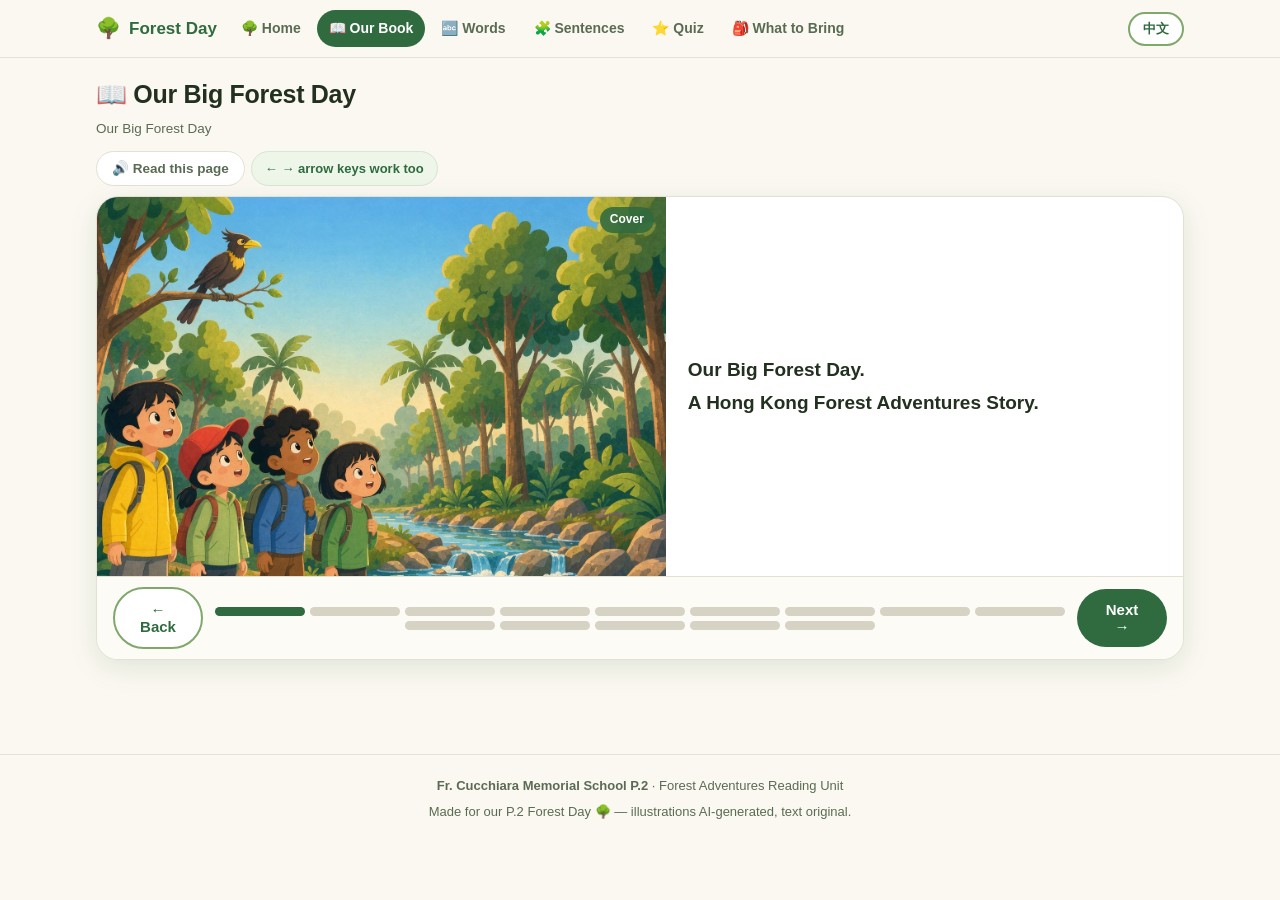
==== commit 65ba9a4e: "Add files via upload" ====
--- a/book.html
+++ b/book.html
@@ -41,18 +41,7 @@
     </div>
   </div>
 
-  <!-- ★ 歌曲區：與第 13 頁同一塊（唱片 + 播放器 + 歌詞），固定顯示在繪本下方 -->
-  <h2 style="margin:30px 0 10px;font-size:20px">🎵 Forest Friends <span class="cn-text" style="font-weight:400;color:var(--ink-2);font-size:14px">主題曲</span></h2>
-  <div class="song-block" id="songBlock">
-    <div class="song-block-img">
-      <div class="vinyl" aria-hidden="true">
-        <div class="vinyl-disc">
-          <div class="vinyl-label"><span>🎵</span></div>
-        </div>
-      </div>
-    </div>
-    <div class="book-text is-poem" id="songText"></div>
-  </div>
+  <!-- ★ 歌曲區已移到獨立 music.html（導覽列 Music / 主題曲） -->
 
   <!-- ★ 暫時隱藏《I Can Try!》迷你讀本區（老師說暫時不需要，需要時把這段註解拿掉即可）
   <h2 style="margin:34px 0 4px;font-size:22px">🦁 I Can Try! <span class="cn-text" style="font-weight:400;color:var(--ink-2);font-size:14px">迷你讀本 — 我很害怕，我可以試試</span></h2>
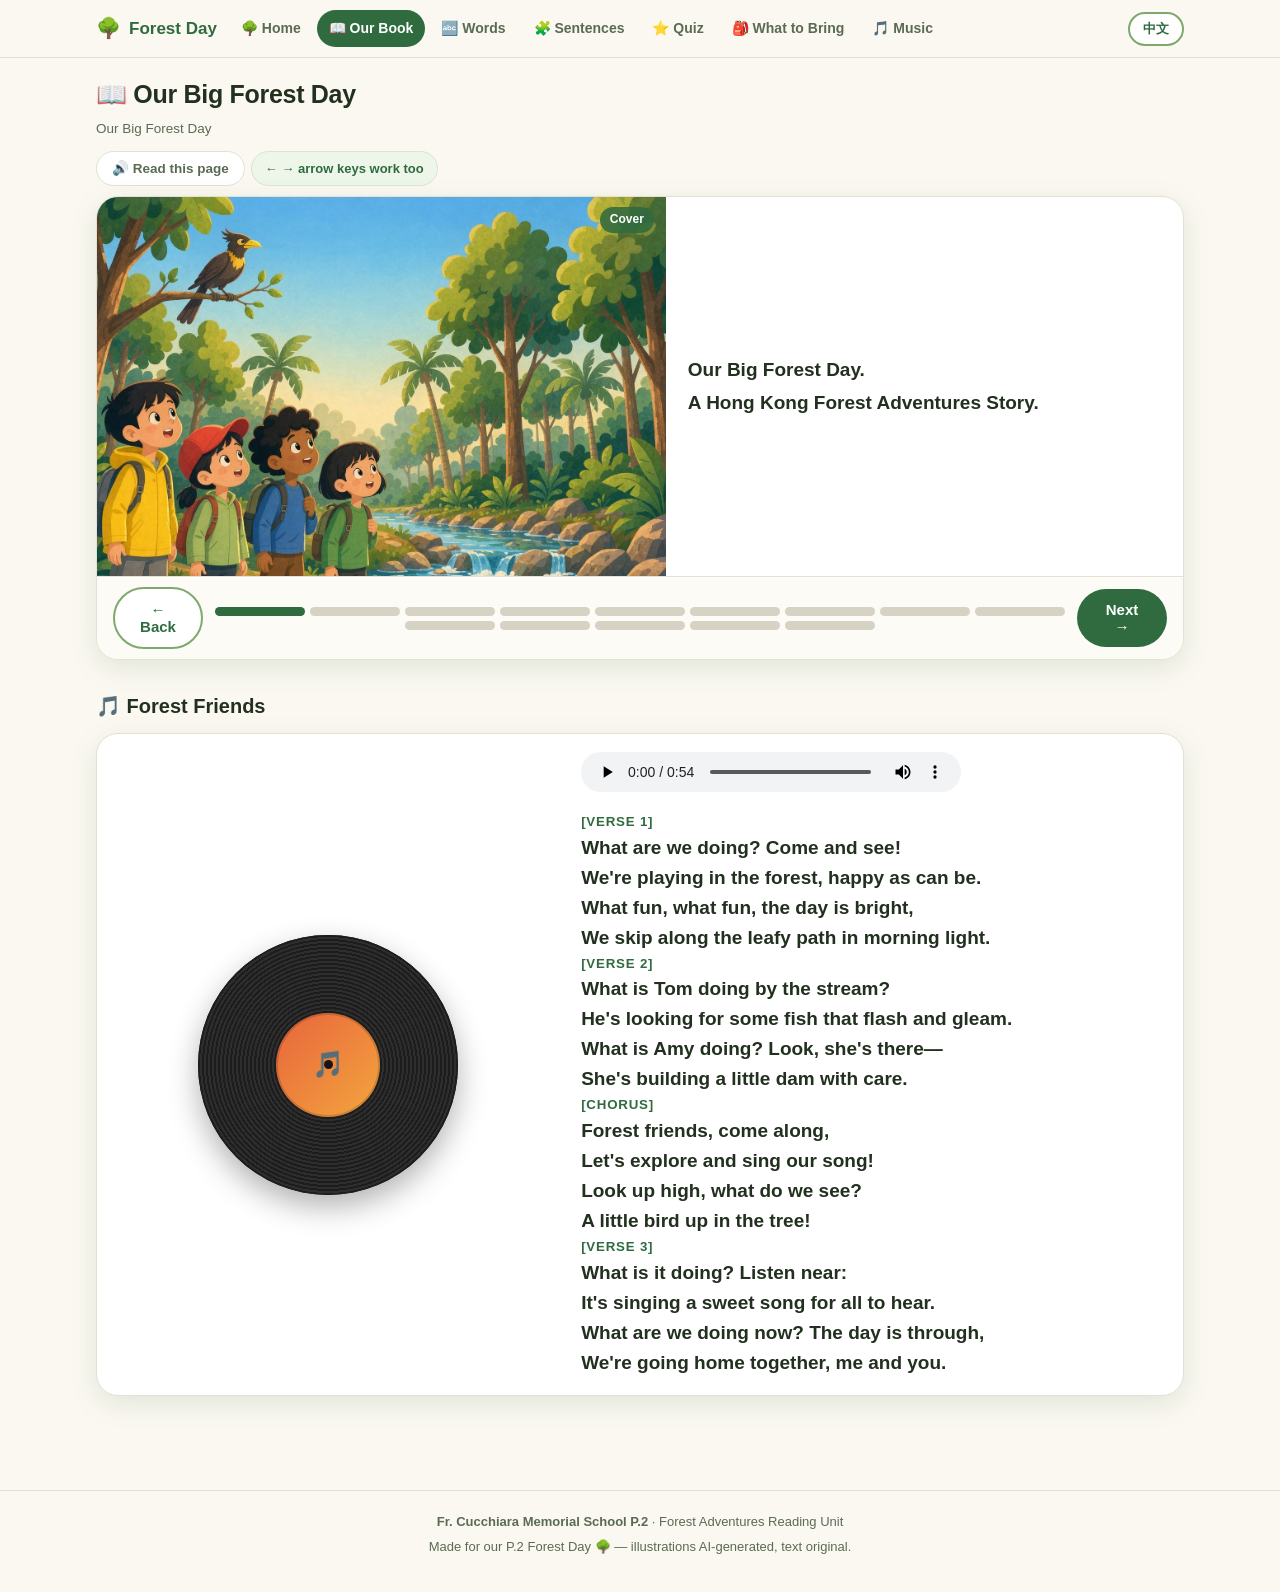
==== commit c7f68229: "Add files via upload" ====
--- a/book.html
+++ b/book.html
@@ -41,7 +41,18 @@
     </div>
   </div>
 
-  <!-- ★ 歌曲區已移到獨立 music.html（導覽列 Music / 主題曲） -->
+  <!-- ★ 歌曲區：與第 13 頁同一塊（唱片 + 播放器 + 歌詞），固定顯示在繪本下方（獨立 music.html 也有同一塊） -->
+  <h2 style="margin:30px 0 10px;font-size:20px">🎵 Forest Friends <span class="cn-text" style="font-weight:400;color:var(--ink-2);font-size:14px">主題曲</span></h2>
+  <div class="song-block" id="songBlock">
+    <div class="song-block-img">
+      <div class="vinyl" aria-hidden="true">
+        <div class="vinyl-disc">
+          <div class="vinyl-label"><span>🎵</span></div>
+        </div>
+      </div>
+    </div>
+    <div class="book-text is-poem" id="songText"></div>
+  </div>
 
   <!-- ★ 暫時隱藏《I Can Try!》迷你讀本區（老師說暫時不需要，需要時把這段註解拿掉即可）
   <h2 style="margin:34px 0 4px;font-size:22px">🦁 I Can Try! <span class="cn-text" style="font-weight:400;color:var(--ink-2);font-size:14px">迷你讀本 — 我很害怕，我可以試試</span></h2>
